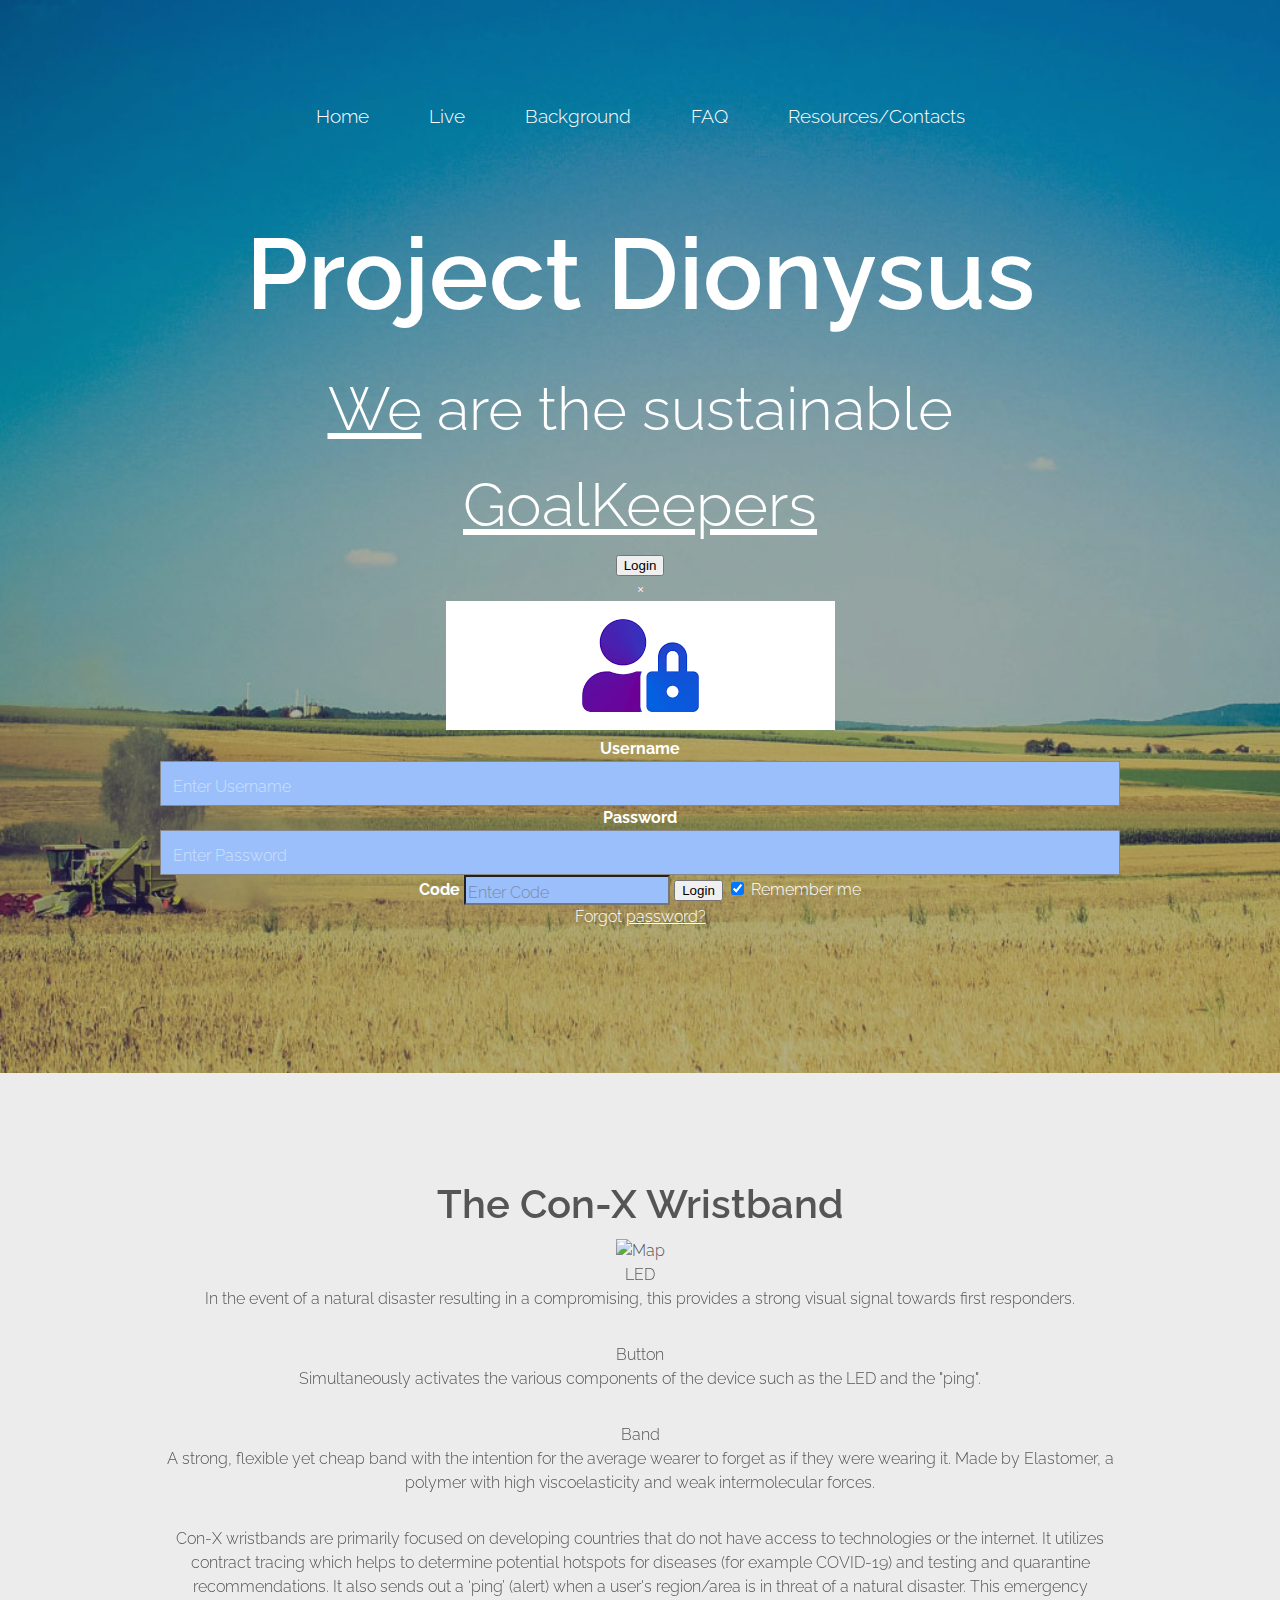
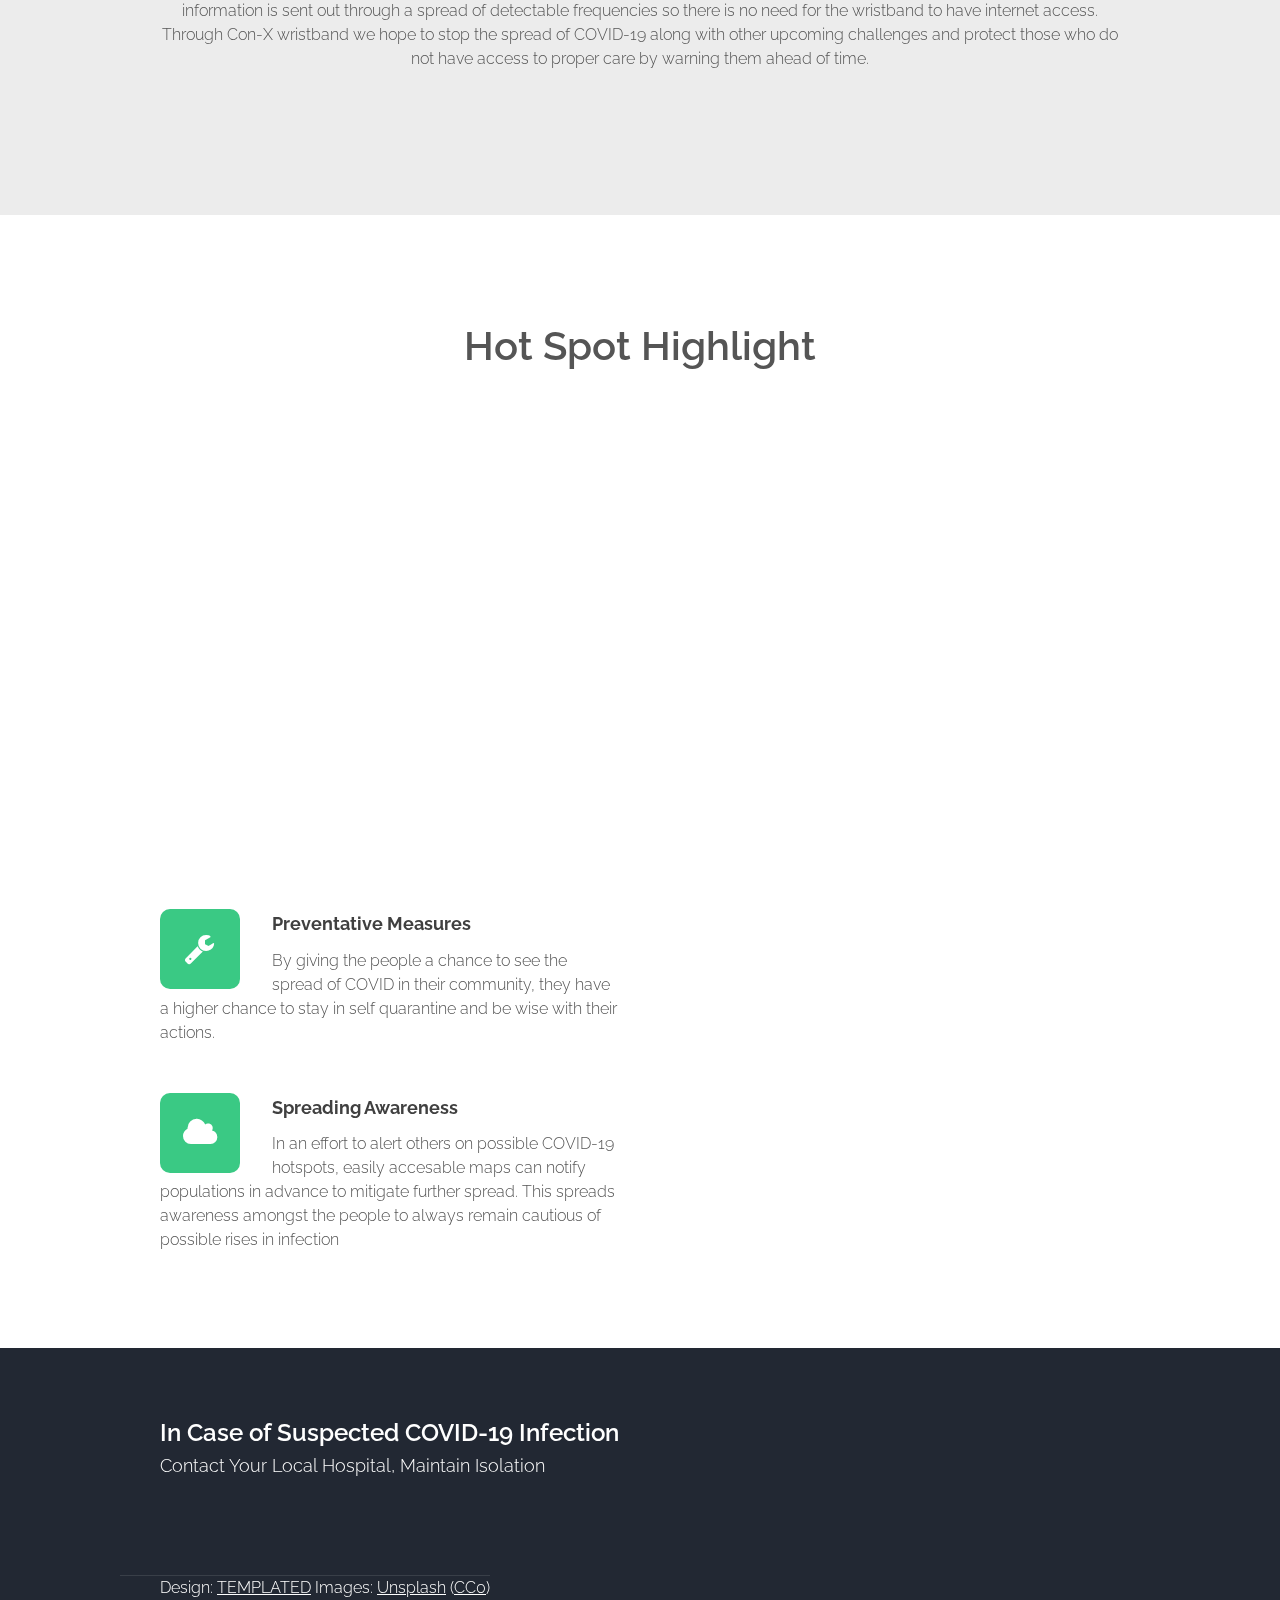
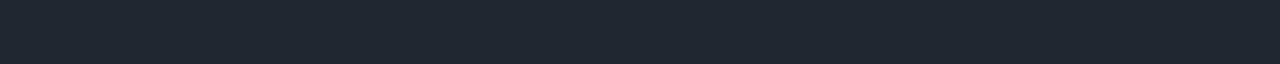
==== index.html @ 4bc3f418 "project website" ====
<!DOCTYPE HTML>
<!--
	Horizons by TEMPLATED
	templated.co @templatedco
	Released for free under the Creative Commons Attribution 3.0 license (templated.co/license)
-->
<html>
	<head>
		<title>Horizons by TEMPLATED</title>
		<meta http-equiv="content-type" content="text/html; charset=utf-8" />
		<meta name="description" content="" />
		<meta name="keywords" content="" />
		<!--[if lte IE 8]><script src="css/ie/html5shiv.js"></script><![endif]-->
		<script src="js/jquery.min.js"></script>
		<script src="js/jquery.dropotron.min.js"></script>
		<script src="js/skel.min.js"></script>
		<script src="js/skel-layers.min.js"></script>
		<script src="js/init.js"></script>
		<noscript>
			<link rel="stylesheet" href="css/skel.css" />
			<link rel="stylesheet" href="css/style.css" />
			<link href="https://maxcdn.bootstrapcdn.com/bootstrap/3.3.7/css/bootstrap.min.css" rel="stylesheet">
			<link href="interactive-map.css" rel="stylesheet">
		</noscript>
		<link href="https://maxcdn.bootstrapcdn.com/font-awesome/4.7.0/css/font-awesome.min.css" rel="stylesheet">
	
		<script src="https://ajax.googleapis.com/ajax/libs/jquery/3.1.1/jquery.min.js"></script>
		<script src="https://maxcdn.bootstrapcdn.com/bootstrap/3.3.7/js/bootstrap.min.js"></script>
		<!--[if lte IE 8]><link rel="stylesheet" href="css/ie/v8.css" /><![endif]-->
	</head>
	<body class="homepage">

		<!-- Header -->
			<div id="header">
				<div class="container">
						
					<!-- Logo -->
					<!--	<h1><a href="#" id="logo"> Con-X </a></h1> -->
					
					<!-- Nav -->
						<nav id="nav">
							<ul>
								<li><a href="index.html">Home</a></li>
								<li>
									<a href=""> Live </a>
									<ul>
										<li><a href="#"> Hot Spots </a></li>
										<li><a href="#"> Updates </a></li>
										<li><a href="#"> Predictions</a></li>
									</ul>
								</li>
								<li><a href="left-sidebar.html"> Background </a></li>
								<li><a href="right-sidebar.html"> FAQ </a></li>
								<li><a href="no-sidebar.html"> Resources/Contacts </a></li>
							</ul>
						</nav>


					<!-- Banner -->
						<div id="banner">
							<div class="container">
								<section>
									<header class="major">
										<h2 style="font-size:100px"> Project Dionysus </h2>
										<span style="font-size:60px" class="byline"> <a href ="https://covid19.spaceappschallenge.org/challenges/covid-challenges/sdgs-and-covid-19/teams/project-dionysus/members"> We</a> are the sustainable <a href = "https://www.un.org/sustainabledevelopment/sustainable-development-goals/"> GoalKeepers </a> </span>
										<!-- <button type="button" onclick="myFunction()">Try it</button>
										<script src="popup.js"></script> -->
										<!-- Button to open the modal login form -->
										<button onclick="document.getElementById('id01').style.display='block'">Login</button>

										<!-- The Modal -->
										<div id="id01" class="modal">
										  <span onclick="document.getElementById('id01').style.display='none'"
										class="close" title="Close Modal">&times;</span>

										  <!-- Modal Content -->
										  <form class="modal-content animate" action="logindirect.html" method="post">
										    <div class="imgcontainer">
										      <img src="[data-uri]" alt="Avatar" class="avatar">
										    </div>

										    <div class="container">
										      <label for="uname"><b>Username</b></label>
										      <input STYLE="background-color:#9bbffa;" type="text" placeholder="Enter Username" name="uname" required>

										      <label for="psw"><b>Password</b></label>
										      <input STYLE="background-color:#9bbffa;" type="password" placeholder="Enter Password" name="psw" required>

										      <label for="code"><b>Code</b></label>
										      <input STYLE="background-color:#9bbffa;" type="code" placeholder="Enter Code" name="code" required>

										      <button type="submit">Login</button>
										      <label>
										        <input type="checkbox" checked="checked" name="remember"> Remember me
										      </label>
										    </div>

										    <!--<div class="container" style="background-color:#f1f1f1"> -->
										      <!-- <button type="button" onclick="document.getElementById('id01').style.display='none'" class="cancelbtn">Cancel</button> -->
										      <span class="psw">Forgot <a href="#">password?</a></span>
										    </div>
										  </form>
										</div>
									</header>
								</section>			
							</div>
						</div>

				</div>
			</div>

		<!-- Featured -->
			<div class="wrapper style2">
				<section class="container">
					<header class="major">
						<h2> The Con-X Wristband</h2>
						<div class="container" >
						    <div class="row ct-u-padding-bottom-40" >
						      <div class="col-lg-6 col-lg-push-6 col-md-7 col-md-push-5" >
						        <div class="ct-map" >
						         <img alt="Map" class="ct-map__image" src="https://lh3.googleusercontent.com/-XBysZVdlKvQ/XtQKIdq3TLI/AAAAAAAAAHk/mVX7Kza4jvkYWZrWeCiH3qIZouyQFs8PQCK8BGAsYHg/s512/2020-05-31.jpg" style="width: 1000px" class= "center"> 
						          <div class="ct-city stone" >
						           <!-- <button class="ct-city__button" type="button" tabindex="0" ><img alt="Map Open Icon" class="ct-plus" src="https://lh3.googleusercontent.com/proxy/KRBN5PcvKznzataZfhRJZu6OeEonCbI1_8pyQeCk6DP5YC26p66ZFOXow9Fr3Yp6R11S9b5bJcCNZXM_eOtwPvqX" style="width: 75px" data-pin-nopin="true"><img alt="Map Close Icon" class="ct-close" src="https://i.dlpng.com/static/png/6370259_preview.png" style="width: 75px" data-pin-nopin="true" ><span class="ct-city__name" >New York</span></button> -->
						            <div class="ct-popup" >
						              <div class="inner" >
						                <span class="ct-popup__name" > LED </span>
						                <p class="ct-popup__content" > In the event of a natural disaster resulting in a compromising, this provides a strong visual signal towards first responders. </p>
						              </div>
						            </div>
						          </div>
						          <div class="ct-city orlando">
						            <!--<button class="ct-city__button" type="button" tabindex="0" ><img alt="Map Open Icon" class="ct-plus" src="https://www.solodev.com/assets/map/map-plus.png"  data-pin-nopin="true"><img alt="Map Close Icon" class="ct-close" src="https://www.solodev.com/assets/map/map-close.png"  data-pin-nopin="true"><span class="ct-city__name" >Local Office</span></button> -->
						            <div class="ct-popup" >
						              <div class="inner" >
						                <span class="ct-popup__name" > Button </span>
						                <p class="ct-popup__content" > Simultaneously activates the various components of the device such as the LED and the "ping". </p>
						              </div>
						            </div>
						          </div>
						          <div class="ct-city orlando2" >
						          <!-- <button class="ct-city__button" type="button" tabindex="0" ><img alt="Map Open Icon" class="ct-plus" src="https://www.solodev.com/assets/map/map-plus.png"  data-pin-nopin="true"><img alt="Map Close Icon" class="ct-close" src="https://www.solodev.com/assets/map/map-close.png" ><span class="ct-city__name" >Regional Office</span></button> -->
						          <div class="ct-popup" >
						            <div class="inner" >
						              <span class="ct-popup__name" > Band </span>
						              <p class="ct-popup__content" > A strong, flexible yet cheap band with the intention for the average wearer to forget as if they were wearing it. Made by Elastomer, a polymer with high viscoelasticity and weak intermolecular forces. </p>
						            </div>
						          </div>
						        </div>
						        	<span class="ct-popup_name" > Con-X wristbands are primarily focused on developing countries that do not have access to technologies or the internet.  It utilizes contract tracing which helps to determine potential hotspots for diseases (for example COVID-19) and testing and quarantine recommendations. It also sends out a ‘ping’ (alert) when a user's region/area is in threat of a natural disaster. This emergency information is sent out through a spread of detectable frequencies so there is no need for the wristband to have internet access. Through Con-X wristband we hope to stop the spread of COVID-19 along with other upcoming challenges and protect those who do not have access to proper care by warning them ahead of time. </span>
						      </div>
						    </div>
						    </div>
						  </div>
	
					</div>
				</section>
			</div>

		<!-- Main -->
			<div id="main" class="wrapper style1">
				<section class="container">
					<header class="major">
						<h2> Hot Spot Highlight </h2>
						<span class="byline"> </span>
					</header>
					<div class="row">
					
						<!-- Content -->
						<iframe src="https://www.google.com/maps/d/u/0/embed?mid=1rAEbZK7GLMid5zxhHyTZwxZjjHB3WG3M" width="640" height="480"></iframe>
							<div class="6u">
								<section>
									<ul class="style">
										<li>
											<span class="fa fa-wrench"></span>
											<h3> Preventative Measures </h3>
											<span> By giving the people a chance to see the spread of COVID in their community, they have a higher chance to stay in self quarantine and be wise with their actions. </span>
										</li>
										<li>
											<span class="fa fa-cloud"></span>
											<h3> Spreading Awareness </h3>
											<span>In an effort to alert others on possible COVID-19 hotspots, easily accesable maps can notify populations in advance to mitigate further spread. This spreads awareness amongst the people to always remain cautious of possible rises in infection</span>
										</li>
									</ul>
								</section>
							</div>
					</div>
				</section>
			</div>

		<!-- Footer -->
			<div id="footer">
				<div class="container">

					<!-- Lists -->
						<div class="row">
							<div class="8u">
								<section>
									<header class="major">
										<h2>In Case of Suspected COVID-19 Infection</h2>
										<span class="byline"> Contact Your Local Hospital, Maintain Isolation</span>
									</header>
									
								</section>
							</div>
							

					<!-- Copyright -->
						<div class="copyright">
							Design: <a href="http://templated.co">TEMPLATED</a> Images: <a href="http://unsplash.com">Unsplash</a> (<a href="http://unsplash.com/cc0">CC0</a>)
						</div>

				</div>
			</div>

	</body>
</html>
---- css/skel.css ----
/* Resets (http://meyerweb.com/eric/tools/css/reset/ | v2.0 | 20110126 | License: none (public domain)) */

	html,body,div,span,applet,object,iframe,h1,h2,h3,h4,h5,h6,p,blockquote,pre,a,abbr,acronym,address,big,cite,code,del,dfn,em,img,ins,kbd,q,s,samp,small,strike,strong,sub,sup,tt,var,b,u,i,center,dl,dt,dd,ol,ul,li,fieldset,form,label,legend,table,caption,tbody,tfoot,thead,tr,th,td,article,aside,canvas,details,embed,figure,figcaption,footer,header,hgroup,menu,nav,output,ruby,section,summary,time,mark,audio,video{margin:0;padding:0;border:0;font-size:100%;font:inherit;vertical-align:baseline;}article,aside,details,figcaption,figure,footer,header,hgroup,menu,nav,section{display:block;}body{line-height:1;}ol,ul{list-style:none;}blockquote,q{quotes:none;}blockquote:before,blockquote:after,q:before,q:after{content:'';content:none;}table{border-collapse:collapse;border-spacing:0;}body{-webkit-text-size-adjust:none}

/* Box Model */

	*, *:before, *:after {
		-moz-box-sizing: border-box;
		-webkit-box-sizing: border-box;
		box-sizing: border-box;
	}

/* Container */

	body {
		/* min-width: (containers) */
		min-width: 1200px;
	}

	.container {
		margin-left: auto;
		margin-right: auto;
		
		/* width: (containers) */
		width: 1200px;
	}

	/* Modifiers */
	
		.container.small {
			/* width: (containers) * 0.75; */
			width: 900px;
		}

		.container.big {
			width: 100%;

			/* max-width: (containers) * 1.25; */
			max-width: 1500px;

			/* min-width: (containers); */
			min-width: 1200px;
		}

/* Grid */

	.\31 2u { width: 100% }
	.\31 1u { width: 91.6666666667% }
	.\31 0u { width: 83.3333333333% }
	.\39 u { width: 75% }
	.\38 u { width: 66.6666666667% }
	.\37 u { width: 58.3333333333% }
	.\36 u { width: 50% }
	.\35 u { width: 41.6666666667% }
	.\34 u { width: 33.3333333333% }
	.\33 u { width: 25% }
	.\32 u { width: 16.6666666667% }
	.\31 u { width: 8.3333333333% }
	.\-11u { margin-left: 91.6666666667% }
	.\-10u { margin-left: 83.3333333333% }
	.\-9u { margin-left: 75% }
	.\-8u { margin-left: 66.6666666667% }
	.\-7u { margin-left: 58.3333333333% }
	.\-6u { margin-left: 50% }
	.\-5u { margin-left: 41.6666666667% }
	.\-4u { margin-left: 33.3333333333% }
	.\-3u { margin-left: 25% }
	.\-2u { margin-left: 16.6666666667% }
	.\-1u { margin-left: 8.3333333333% }

	/* Rows */

		.row > * {
			float: left;
		}

		.row:after {
			content: '';
			display: block;
			clear: both;
			height: 0;
		}

		.row:first-child > * {
			padding-top: 0 !important;
		}

		/* Normal */

			.row > * {
				/* padding-left: (gutters) */
				padding-left: 40px;
			}

			.row + .row > * {
				/* padding: (gutters) 0 0 (gutters) */
				padding: 40px 0 0 40px;
			}

			.row {
				/* margin-left: -(gutters) */
				margin-left: -40px;
			}

		/* Flush */

			.row.flush > * {
				padding-left: 0;
			}

			.row + .row.flush > * {
				padding: 0;
			}

			.row.flush {
				margin-left: 0;
			}

		/* Quarter */

			.row.quarter > * {
				/* padding-left: (gutters * 0.25) */
				padding-left: 10px;
			}

			.row + .row.quarter > * {
				/* padding: (gutters * 0.25) 0 0 (gutters * 0.25) */
				padding: 10px 0 0 10px;
			}

			.row.quarter {
				/* margin-left: -(gutters * 0.25) */
				margin-left: -10px;
			}

		/* Half */

			.row.half > * {
				/* padding-left: (gutters * 0.5) */
				padding-left: 20px;
			}

			.row + .row.half > * {
				/* padding: (gutters * 0.5) 0 0 (gutters * 0.5) */
				padding: 20px 0 0 20px;
			}

			.row.half {
				/* margin-left: -(gutters * 0.5) */
				margin-left: -20px;
			}

		/* One and (a) Half */

			.row.oneandhalf > * {
				/* padding-left: (gutters * 1.5) */
				padding-left: 60px;
			}

			.row + .row.oneandhalf > * {
				/* padding: (gutters * 1.5) 0 0 (gutters * 1.5) */
				padding: 60px 0 0 60px;
			}

			.row.oneandhalf {
				/* margin-left: -(gutters * 1.5) */
				margin-left: -60px;
			}

		/* Double */

			.row.double > * {
				/* padding-left: (gutters * 2) */
				padding-left: 80px;
			}

			.row + .row.double > * {
				/* padding: (gutters * 2) 0 0 (gutters * 2) */
				padding: 80px 0 0 80px;
			}

			.row.double {
				/* margin-left: -(gutters * 2) */
				margin-left: -80px;
			}
---- css/style.css ----
/*
	Horizons by TEMPLATED
	templated.co @templatedco
	Released for free under the Creative Commons Attribution 3.0 license (templated.co/license)
*/
@import url("font-awesome.min.css");
@import url("http://fonts.googleapis.com/css?family=Raleway:100,200,300,400,500,600,700,800,900");

/* Basic */

	body {
		background: #222833;
	}

	body, input, select, textarea {
		color: #555555;
		font-family: 'Raleway', sans-serif;
		font-size: 13pt;
		font-weight: 300;
		line-height: 1.75em;
	}

	a {
		color: #3ac984;
		text-decoration: underline;
	}

		a:hover {
			text-decoration: none;
		}

	strong, b {
		font-weight: 700;
	}

	em, i {
		font-style: italic;
	}

	p, ul, ol, dl, table, blockquote {
		margin: 0 0 2em 0;
	}

	h1, h2, h3, h4, h5, h6 {
		color: inherit;
		font-weight: 700;
		line-height: 1.75em;
		margin-bottom: 1em;
	}

		h1 a, h2 a, h3 a, h4 a, h5 a, h6 a {
			color: inherit;
			text-decoration: none;
		}

	h2 {
		font-size: 1.5em;
	}

	h3 {
		font-size: 1.25em;
	}

	sub {
		font-size: 0.8em;
		position: relative;
		top: 0.5em;
	}

	sup {
		font-size: 0.8em;
		position: relative;
		top: -0.5em;
	}

	hr {
		border-top: solid 1px #888888;
		border: 0;
		margin-bottom: 1.5em;
	}

	blockquote {
		border-left: solid 0.5em #888888;
		font-style: italic;
		padding: 1em 0 1em 2em;
	}

	section.special, article.special {
		text-align: center;
	}

	header.major {
		padding-bottom: 4em;
	}

	header h2 {
		margin: 0;
		padding: 0;
		font-size: 3em;
		font-weight: 600;
	}

	header .byline {
		font-size: 1.6em;
	}

	footer > :last-child {
		margin-bottom: 0;
	}

	footer.major {
		padding-top: 3em;
	}

/* Form */

	input[type="text"],
	input[type="password"],
	input[type="email"],
	textarea {
		-moz-appearance: none;
		-webkit-appearance: none;
		-o-appearance: none;
		-ms-appearance: none;
		appearance: none;
		background: none;
		border: solid 1px #888888;
		color: inherit;
		display: block;
		outline: 0;
		padding: 0.75em;
		text-decoration: none;
		width: 100%;
	}

		input[type="text"]:focus,
		input[type="password"]:focus,
		input[type="email"]:focus,
		textarea:focus {
			border-color: #3ac984;
		}

	input[type="text"],
	input[type="password"],
	input[type="email"] {
		line-height: 1em;
	}

	::-webkit-input-placeholder {
		color: inherit;
		opacity: 0.5;
		position: relative;
		top: 3px;
	}

	:-moz-placeholder {
		color: inherit;
		opacity: 0.5;
	}

	::-moz-placeholder {
		color: inherit;
		opacity: 0.5;
	}

	:-ms-input-placeholder {
		color: inherit;
		opacity: 0.5;
	}

	.formerize-placeholder {
		color: rgba(85, 85, 85, 0.5) !important;
	}

/* Image */

	.image {
		border: 0;
		position: relative;
	}

		.image.fit {
			display: block;
		}

			.image.fit img {
				display: block;
				width: 100%;
			}

		.image.feature {
			display: block;
			margin: 0 0 2em 0;
		}

			.image.feature img {
				display: block;
				width: 100%;
			}

/* Icon */

	.icon {
		position: relative;
	}

		.icon:before {
			content: "";
			-moz-osx-font-smoothing: grayscale;
			-webkit-font-smoothing: antialiased;
			font-family: FontAwesome;
			font-style: normal;
			font-weight: normal;
			text-transform: none !important;
		}

		.icon > .label {
			display: none;
		}

/* Lists */

	ol.default {
		list-style: decimal;
		padding-left: 1.25em;
	}

		ol.default li {
			padding-left: 0.25em;
		}

	ul {
		margin: 0;
		padding: 0;
	}

		ul.default {
			list-style: none;
		}

			ul.default li {
				display: block;
				padding: 0.60em 0;
				border-top: 1px solid;
				border-color: rgba(192, 192, 192, 0.15);
			}

			ul.default > :first-child {
				padding-top: 0;
				border-top: none;
			}

		ul.icons {
			cursor: default;
		}

			ul.icons li {
				display: inline-block;
				line-height: 1em;
				padding-left: 0.5em;
			}

				ul.icons li:first-child {
					padding-left: 0;
				}

		ul.actions {
			cursor: default;
		}

			ul.actions:last-child {
				margin-bottom: 0;
			}

			ul.actions li {
				display: inline-block;
				padding: 0 0 0 1.5em;
			}

				ul.actions li:first-child {
					padding: 0;
				}

			ul.actions.vertical li {
				display: block;
				padding: 1.5em 0 0 0;
			}

				ul.actions.vertical li:first-child {
					padding: 0;
				}

		ul.contact li {
			padding: 1.05em 0;
			border-top: 1px solid;
			border-color: rgba(192, 192, 192, 0.15);
		}

			ul.contact li > span {
				display: inline-block;
			}

			ul.contact li .address, ul.contact li .mail, ul.contact li .phone {
				float: left;
				width: 100px;
				font-weight: 600;
			}

		ul.contact > :first-child {
			padding-top: 0;
			border-top: none;
		}

		ul.style li {
			clear: both;
			display: block;
			padding-top: 3em;
		}

		ul.style > :first-child {
			padding-top: 0;
		}

		ul.style h3 {
			display: block;
			margin: 0;
			padding-bottom: 0.50em;
			font-size: 1.1em;
			font-weight: 700;
			color: #404040;
		}

		ul.style .fa {
			float: left;
			display: inline-block;
			width: 80px;
			height: 80px;
			margin-right: 1em;
			background: #3ac984;
			line-height: 80px;
			text-align: center;
			border-radius: 10px;
			font-size: 2em;
			color: white;
		}

		ul.list {
			list-style: none;
		}

			ul.list li {
				display: block;
				padding: 0.60em 0;
				border-top: 1px solid;
				border-color: red;
			}

			ul.list > :first-child {
				padding-top: 0;
				border-top: none;
			}

/* Tables */

	table {
		width: 100%;
	}

		table.default {
			width: 100%;
		}

			table.default tbody tr {
				border-bottom: solid 1px #888888;
			}

			table.default td {
				padding: 0.5em 1em 0.5em 1em;
			}

			table.default th {
				font-weight: 700;
				padding: 0.5em 1em 0.5em 1em;
				text-align: left;
			}

			table.default thead {
				background: #555555;
				color: #fff;
			}

/* Button */

	input[type="submit"],
	input[type="reset"],
	input[type="button"],
	.button {
		-moz-appearance: none;
		-webkit-appearance: none;
		-o-appearance: none;
		-ms-appearance: none;
		appearance: none;
		-moz-transition: background-color 0.2s ease-in-out;
		-webkit-transition: background-color 0.2s ease-in-out;
		-o-transition: background-color 0.2s ease-in-out;
		-ms-transition: background-color 0.2s ease-in-out;
		transition: background-color 0.2s ease-in-out;
		background: #3ac984;
		border-radius: 40px;
		border: 0;
		color: white;
		cursor: pointer;
		display: inline-block;
		padding: 0.80em 2em;
		text-align: center;
		text-decoration: none;
		font-size: 1.4em;
		font-weight: 600;
		min-width: 10em;
	}

		input[type="submit"]:hover,
		input[type="reset"]:hover,
		input[type="button"]:hover,
		.button:hover {
			background-color: #32b777;
		}

		input[type="submit"].fit,
		input[type="reset"].fit,
		input[type="button"].fit,
		.button.fit {
			width: 100%;
		}

		input[type="submit"].small,
		input[type="reset"].small,
		input[type="button"].small,
		.button.small {
			font-size: 0.8em;
		}

/* Wrapper */

	.wrapper.style1 {
		background: #fff;
	}

	.wrapper.style2 {
		background: #ececec;
		padding: 6em 0;
		text-align: center;
	}

	.wrapper.style3 {
		padding: 2em 0 3.5em 0;
		background: #ececec;
	}

		.wrapper.style3 span {
			display: inline-block;
			padding-top: 0.80em;
			font-size: 2em;
			font-weight: 600;
		}

		.wrapper.style3 .button {
			float: right;
		}

/* Header */

	#header {
		background: #333333 url("../images/pic01.jpg") no-repeat;
		background-size: cover;
		color: #fff;
		padding: 6em 0;
		text-align: center;
		background-position: 0% 65%;
		position: relative;
	}

		#header:before {
			content: '';
			position: absolute;
			left: 0;
			top: 0;
			width: 100%;
			height: 100%;
			background: rgba(16, 32, 48, 0.25);
		}

		#header > * {
			position: relative;
			z-index: 1;
		}

	.homepage #header {
		padding: 8em 0;
		background-position: center;
	}

	#logo {
		font-size: 2em;
	}

	#nav > ul {
		margin: 0;
	}

		#nav > ul > li {
			border-radius: 10px 10px 0 0;
			display: inline-block;
			margin-left: 0.5em;
			padding: 0.5em 1.5em;
		}

			#nav > ul > li a {
				color: #FFF;
				text-decoration: none;
				font-size: 1.2em;
			}

			#nav > ul > li:first-child {
				margin-left: 0;
			}

			#nav > ul > li:hover a {
				color: #fff;
			}

			#nav > ul > li.active {
				background: #3ac984;
			}

				#nav > ul > li.active a {
					color: white;
				}

			#nav > ul > li > ul {
				display: none;
			}

/* Dropotron */

	.dropotron {
		margin-top: -2px;
		background: #3ac984;
		border-radius: 10px;
		color: white;
		min-width: 12em;
		padding: 1em 0;
	}

		.dropotron > li {
			line-height: 2em;
			padding: 0 1em;
		}

			.dropotron > li > a {
				color: #FFF;
				text-decoration: none;
			}

			.dropotron > li.active > a, .dropotron > li:hover > a {
				color: #FFF;
			}

		.dropotron.level-0 {
			border-radius: 0 10px 10px 10px;
			font-size: 1em;
		}

/* Banner */

	#banner {
		text-align: center;
		padding: 4em 0 0 0;
	}

		#banner .major h2 {
			font-size: 3.5em;
		}

		#banner .major .byline {
			display: block;
			margin: 0em 2em;
			line-height: 1.6em;
			font-size: 1.5em;
		}
		
		#banner a {
			color: inherit;
		}

/* Main */

	.no-sidebar #main .major, .left-sidebar #main .major, .right-sidebar #main .major {
		text-align: left;
	}

	.homepage #main .major {
		text-align: center;
	}

	#main {
		padding: 6em 0;
	}

		#main .sidebar .major {
			padding-bottom: 2em;
		}

			#main .sidebar .major h2 {
				font-size: 1.8em;
			}

		#main .sidebar .default li {
			border-color: #cdcdcd;
		}

		#main .sidebar .default a {
			color: #464646;
		}

		#main .sidebar > :first-child {
			margin-bottom: 3em;
		}

/* Footer */

	#footer {
		padding: 4em 0;
		color: #fff;
	}

		#footer .major h2 {
			font-size: 2em;
			color: #FFF;
		}

		#footer .major .byline {
			font-size: 1.1em;
		}

		#footer .copyright {
			margin-top: 3em;
			padding-top: 3em;
			border-top: 1px solid;
			border-color: rgba(192, 192, 192, 0.15);
			text-align: center;
			color: inherit;
		}

		#footer a {
			color: inherit;
		}
---- css/ie/v8.css ----
/*
	Horizons by TEMPLATED
	templated.co @templatedco
	Released for free under the Creative Commons Attribution 3.0 license (templated.co/license)
*/

	.button {
		position: relative;
		-ms-behavior: url("css/ie/PIE.htc");
	}

	ul.style .fa {
		position: relative;
		-ms-behavior: url("css/ie/PIE.htc");
	}

	#nav > ul > li {
		position: relative;
		-ms-behavior: url("css/ie/PIE.htc");
	}

/* Dropotron */

	.dropotron {
		position: relative;
		-ms-behavior: url("css/ie/PIE.htc");
	}

		.dropotron.level-0 {
			position: relative;
			-ms-behavior: url("css/ie/PIE.htc");
		}
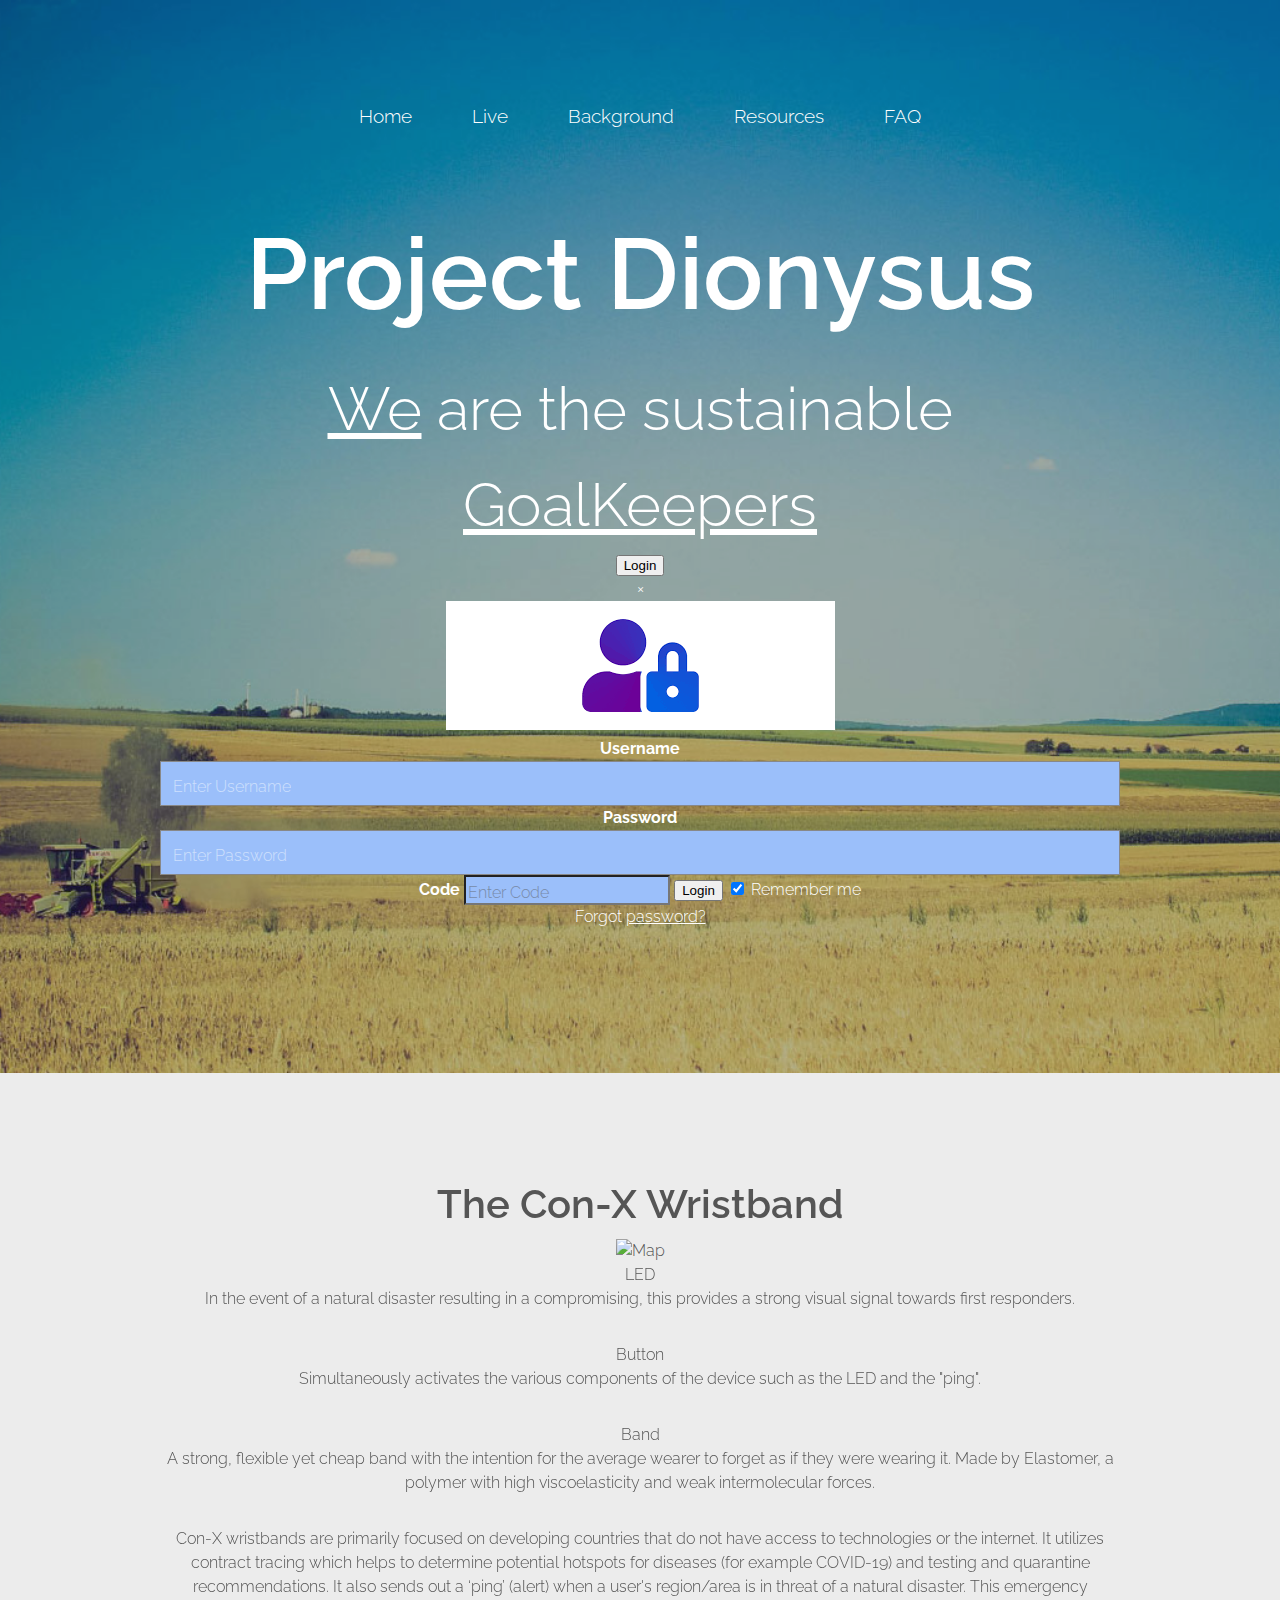
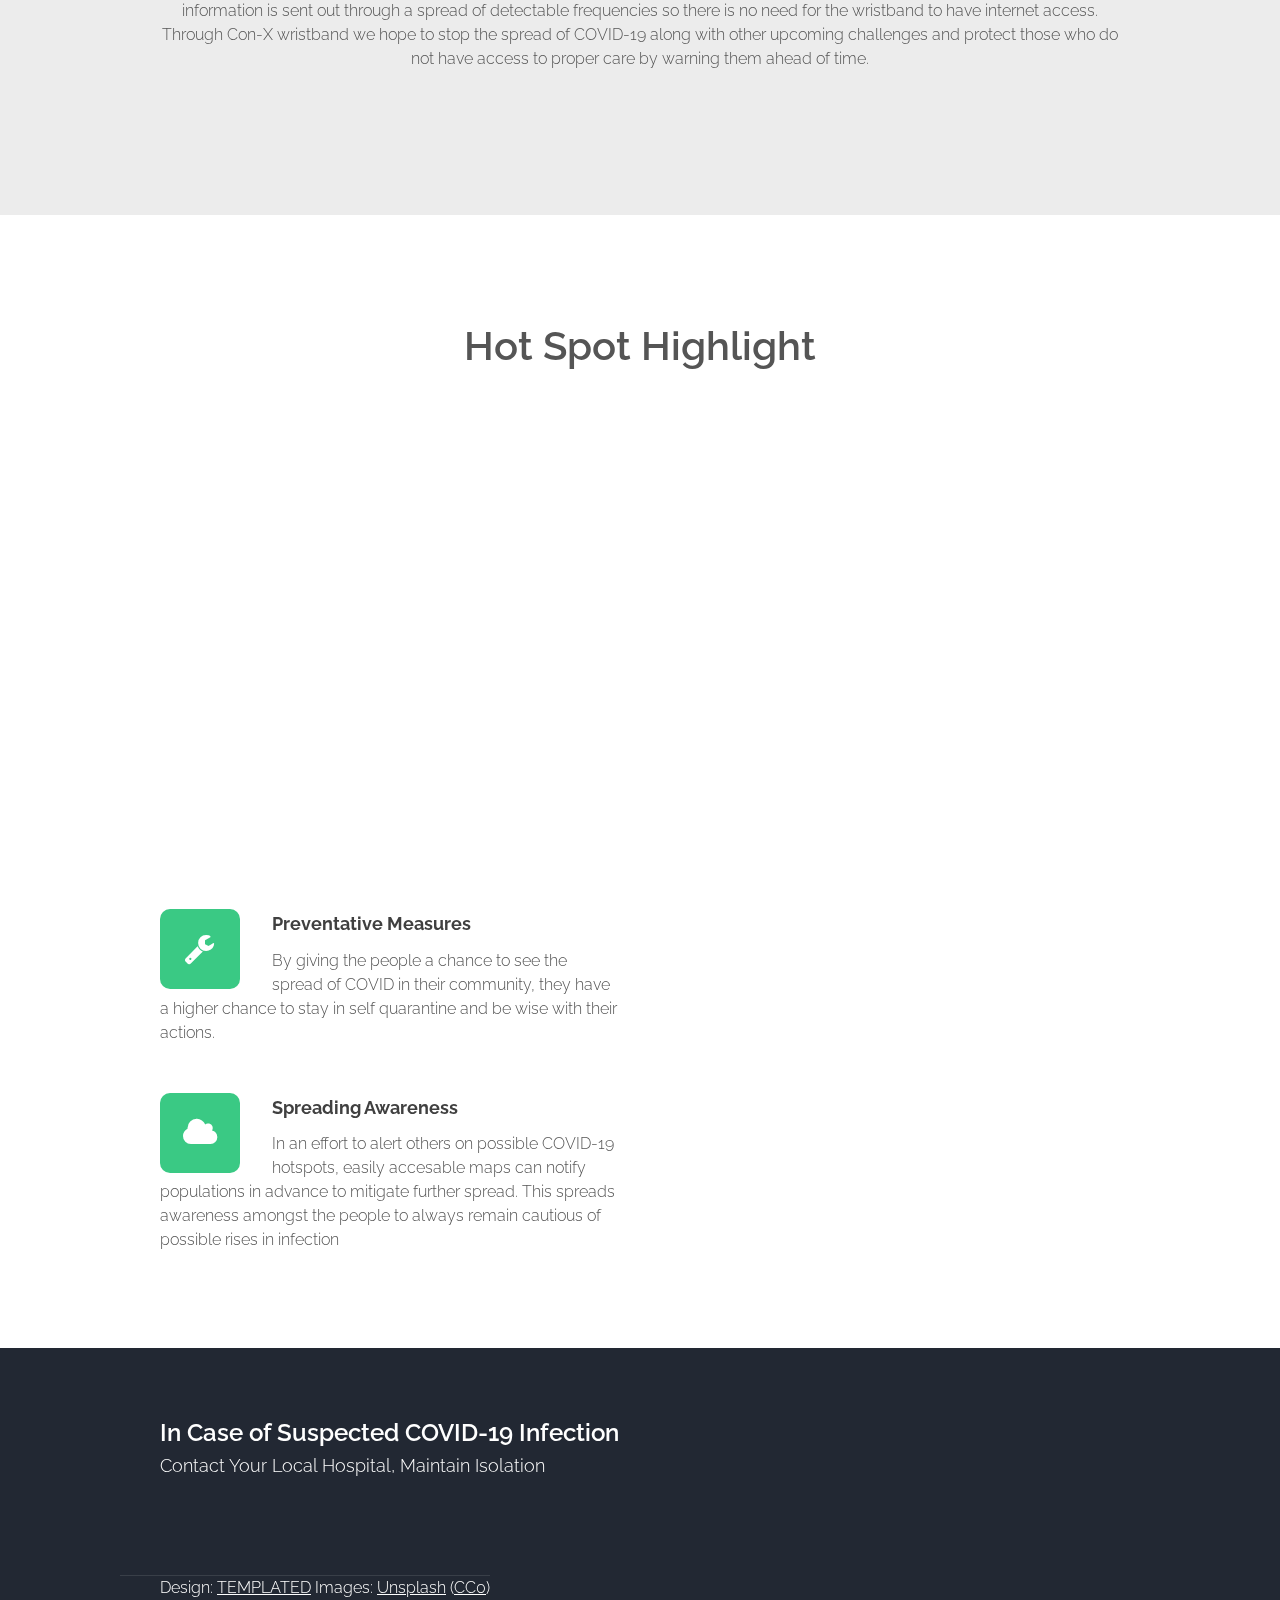
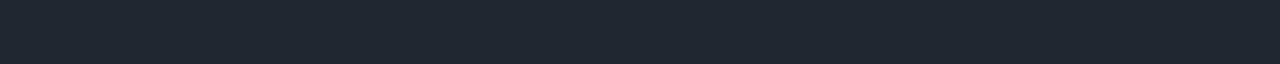
==== commit 01b7a3ae: "for real now" ====
--- a/index.html
+++ b/index.html
@@ -6,7 +6,7 @@
 -->
 <html>
 	<head>
-		<title>Horizons by TEMPLATED</title>
+		<title>Index</title>
 		<meta http-equiv="content-type" content="text/html; charset=utf-8" />
 		<meta name="description" content="" />
 		<meta name="keywords" content="" />
@@ -49,9 +49,9 @@
 										<li><a href="#"> Predictions</a></li>
 									</ul>
 								</li>
-								<li><a href="left-sidebar.html"> Background </a></li>
-								<li><a href="right-sidebar.html"> FAQ </a></li>
-								<li><a href="no-sidebar.html"> Resources/Contacts </a></li>
+								<li><a href="Background.html"> Background </a></li>
+								<li><a href="Resources.html"> Resources </a></li>
+								<li><a href="FAQ.html"> FAQ </a></li>
 							</ul>
 						</nav>
 
@@ -74,7 +74,7 @@
 										class="close" title="Close Modal">&times;</span>
 
 										  <!-- Modal Content -->
-										  <form class="modal-content animate" action="logindirect.html" method="post">
+										  <form class="modal-content animate" action="LoginPage.html" method="post">
 										    <div class="imgcontainer">
 										      <img src="[data-uri]" alt="Avatar" class="avatar">
 										    </div>
